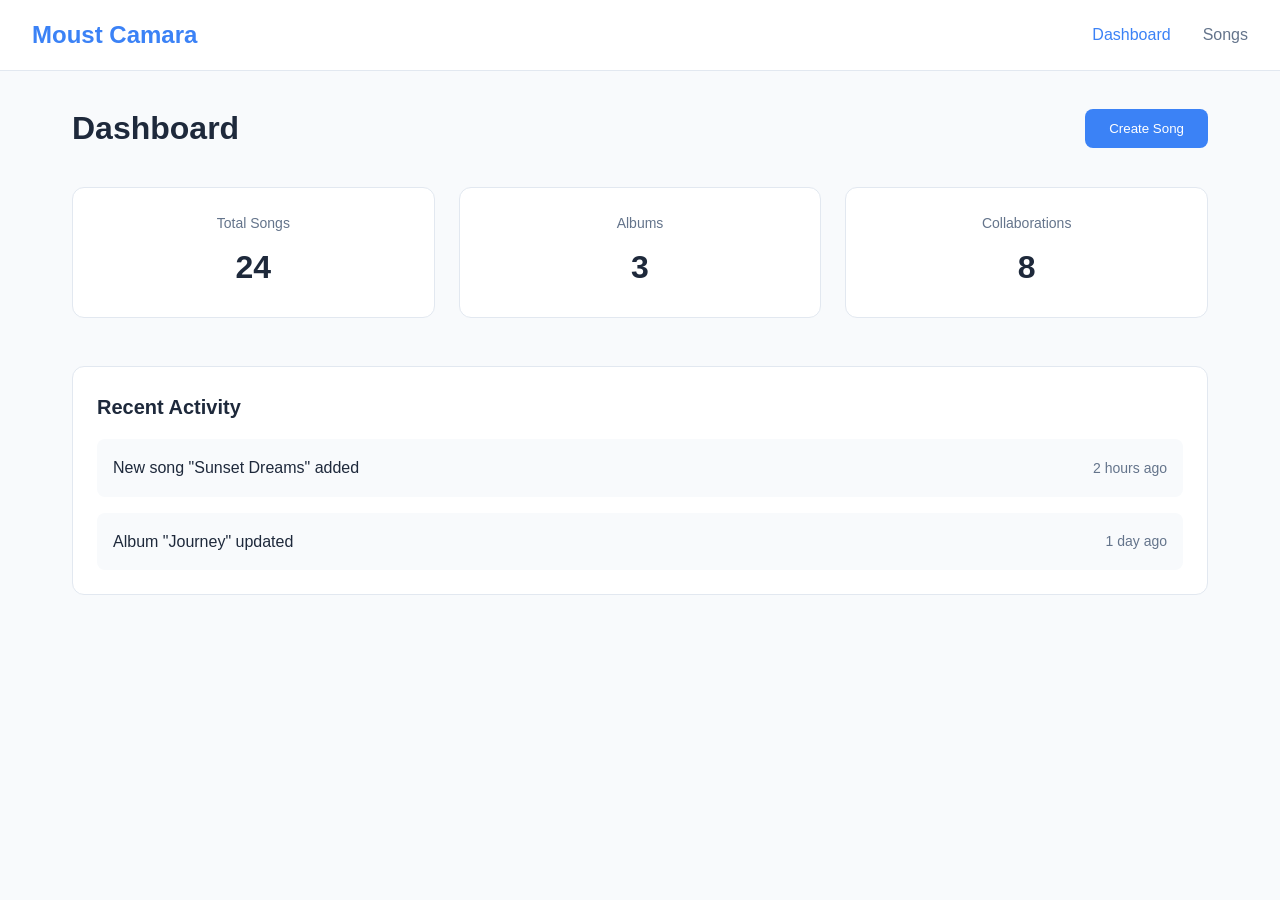
==== index.html @ f2602607 "Fix create song drawer closing on Songs page Co-authored-by: lyricboost <84291668+lyricboost@users.n" ====
<!DOCTYPE html>
<html lang="en">
<head>
    <meta charset="UTF-8">
    <meta name="viewport" content="width=device-width, initial-scale=1.0">
    <title>Moust Camara - Music Dashboard</title>
    <link rel="stylesheet" href="styles.css">
</head>
<body>
    <nav class="navbar">
        <div class="nav-brand">Moust Camara</div>
        <div class="nav-links">
            <a href="index.html" class="nav-link active">Dashboard</a>
            <a href="songs.html" class="nav-link">Songs</a>
        </div>
    </nav>

    <main class="main-content">
        <div class="page-header">
            <h1>Dashboard</h1>
            <button class="btn btn-primary" id="createSongBtn">Create Song</button>
        </div>

        <div class="stats-grid">
            <div class="stat-card">
                <h3>Total Songs</h3>
                <p class="stat-number">24</p>
            </div>
            <div class="stat-card">
                <h3>Albums</h3>
                <p class="stat-number">3</p>
            </div>
            <div class="stat-card">
                <h3>Collaborations</h3>
                <p class="stat-number">8</p>
            </div>
        </div>

        <div class="recent-activity">
            <h2>Recent Activity</h2>
            <div class="activity-list">
                <div class="activity-item">
                    <span class="activity-text">New song "Sunset Dreams" added</span>
                    <span class="activity-time">2 hours ago</span>
                </div>
                <div class="activity-item">
                    <span class="activity-text">Album "Journey" updated</span>
                    <span class="activity-time">1 day ago</span>
                </div>
            </div>
        </div>
    </main>

    <!-- Create Song Drawer -->
    <div class="drawer-overlay" id="drawerOverlay">
        <div class="drawer" id="songDrawer">
            <div class="drawer-header">
                <h2>Create New Song</h2>
                <button class="close-btn" id="closeDrawerBtn">&times;</button>
            </div>
            <div class="drawer-content">
                <form class="song-form">
                    <div class="form-group">
                        <label for="songTitle">Song Title</label>
                        <input type="text" id="songTitle" name="songTitle" required>
                    </div>
                    <div class="form-group">
                        <label for="artist">Artist</label>
                        <input type="text" id="artist" name="artist" value="Moust Camara" required>
                    </div>
                    <div class="form-group">
                        <label for="album">Album</label>
                        <input type="text" id="album" name="album">
                    </div>
                    <div class="form-group">
                        <label for="genre">Genre</label>
                        <select id="genre" name="genre">
                            <option value="">Select Genre</option>
                            <option value="hip-hop">Hip Hop</option>
                            <option value="r&b">R&B</option>
                            <option value="pop">Pop</option>
                            <option value="reggae">Reggae</option>
                        </select>
                    </div>
                    <div class="form-group">
                        <label for="description">Description</label>
                        <textarea id="description" name="description" rows="4"></textarea>
                    </div>
                    <div class="form-actions">
                        <button type="button" class="btn btn-secondary" id="cancelBtn">Cancel</button>
                        <button type="submit" class="btn btn-primary">Create Song</button>
                    </div>
                </form>
            </div>
        </div>
    </div>

    <script src="script.js"></script>
</body>
</html>
---- styles.css ----
/* Base styles */
* {
    margin: 0;
    padding: 0;
    box-sizing: border-box;
}

body {
    font-family: -apple-system, BlinkMacSystemFont, 'Segoe UI', Roboto, sans-serif;
    background-color: #f8fafc;
    color: #1e293b;
    line-height: 1.6;
}

/* Navigation */
.navbar {
    background: #fff;
    padding: 1rem 2rem;
    border-bottom: 1px solid #e2e8f0;
    display: flex;
    justify-content: space-between;
    align-items: center;
    position: sticky;
    top: 0;
    z-index: 100;
}

.nav-brand {
    font-size: 1.5rem;
    font-weight: bold;
    color: #3b82f6;
}

.nav-links {
    display: flex;
    gap: 2rem;
}

.nav-link {
    text-decoration: none;
    color: #64748b;
    font-weight: 500;
    transition: color 0.2s;
}

.nav-link:hover,
.nav-link.active {
    color: #3b82f6;
}

/* Main content */
.main-content {
    max-width: 1200px;
    margin: 0 auto;
    padding: 2rem;
}

.page-header {
    display: flex;
    justify-content: space-between;
    align-items: center;
    margin-bottom: 2rem;
}

.page-header h1 {
    font-size: 2rem;
    font-weight: 700;
}

/* Buttons */
.btn {
    padding: 0.75rem 1.5rem;
    border: none;
    border-radius: 0.5rem;
    font-weight: 500;
    cursor: pointer;
    transition: all 0.2s;
    text-decoration: none;
    display: inline-block;
}

.btn-primary {
    background: #3b82f6;
    color: white;
}

.btn-primary:hover {
    background: #2563eb;
}

.btn-secondary {
    background: #e2e8f0;
    color: #475569;
}

.btn-secondary:hover {
    background: #cbd5e1;
}

.btn-icon {
    background: none;
    border: none;
    font-size: 1.2rem;
    cursor: pointer;
    padding: 0.5rem;
    border-radius: 0.25rem;
    transition: background 0.2s;
}

.btn-icon:hover {
    background: #f1f5f9;
}

/* Dashboard specific styles */
.stats-grid {
    display: grid;
    grid-template-columns: repeat(auto-fit, minmax(200px, 1fr));
    gap: 1.5rem;
    margin-bottom: 3rem;
}

.stat-card {
    background: white;
    padding: 1.5rem;
    border-radius: 0.75rem;
    border: 1px solid #e2e8f0;
    text-align: center;
}

.stat-card h3 {
    color: #64748b;
    font-size: 0.875rem;
    font-weight: 500;
    margin-bottom: 0.5rem;
}

.stat-number {
    font-size: 2rem;
    font-weight: bold;
    color: #1e293b;
}

.recent-activity {
    background: white;
    padding: 1.5rem;
    border-radius: 0.75rem;
    border: 1px solid #e2e8f0;
}

.recent-activity h2 {
    margin-bottom: 1rem;
    font-size: 1.25rem;
}

.activity-list {
    display: flex;
    flex-direction: column;
    gap: 1rem;
}

.activity-item {
    display: flex;
    justify-content: space-between;
    align-items: center;
    padding: 1rem;
    background: #f8fafc;
    border-radius: 0.5rem;
}

.activity-time {
    color: #64748b;
    font-size: 0.875rem;
}

/* Songs page specific styles */
.songs-page {
    position: relative;
}

.songs-filters {
    margin-bottom: 2rem;
}

.filter-group {
    display: flex;
    gap: 1rem;
    align-items: center;
}

.search-input {
    padding: 0.75rem;
    border: 1px solid #d1d5db;
    border-radius: 0.5rem;
    flex: 1;
    max-width: 300px;
}

.filter-select {
    padding: 0.75rem;
    border: 1px solid #d1d5db;
    border-radius: 0.5rem;
    background: white;
}

.songs-grid {
    display: grid;
    grid-template-columns: repeat(auto-fill, minmax(300px, 1fr));
    gap: 1.5rem;
}

.song-card {
    background: white;
    border: 1px solid #e2e8f0;
    border-radius: 0.75rem;
    padding: 1.5rem;
    transition: transform 0.2s, box-shadow 0.2s;
}

.song-card:hover {
    transform: translateY(-2px);
    box-shadow: 0 10px 25px rgba(0, 0, 0, 0.1);
}

.song-artwork {
    width: 100%;
    height: 150px;
    background: linear-gradient(135deg, #3b82f6, #8b5cf6);
    border-radius: 0.5rem;
    margin-bottom: 1rem;
}

.song-info {
    margin-bottom: 1rem;
}

.song-title {
    font-size: 1.125rem;
    font-weight: 600;
    margin-bottom: 0.25rem;
}

.song-artist {
    color: #64748b;
    font-size: 0.875rem;
    margin-bottom: 0.25rem;
}

.song-album {
    color: #64748b;
    font-size: 0.875rem;
    margin-bottom: 0.5rem;
}

.song-genre {
    background: #dbeafe;
    color: #3b82f6;
    padding: 0.25rem 0.5rem;
    border-radius: 1rem;
    font-size: 0.75rem;
    font-weight: 500;
}

.song-actions {
    display: flex;
    justify-content: flex-end;
    gap: 0.5rem;
}

/* Problematic overlay content on songs page - now fixed */
.songs-overlay-content {
    position: relative;
    /* Fixed z-index to not interfere with drawer */
    z-index: 50;
}

.floating-player {
    position: fixed;
    bottom: 2rem;
    right: 2rem;
    background: white;
    padding: 1rem;
    border-radius: 0.75rem;
    box-shadow: 0 10px 25px rgba(0, 0, 0, 0.15);
    border: 1px solid #e2e8f0;
    display: flex;
    align-items: center;
    gap: 1rem;
    /* Fixed z-index to be lower than drawer overlay */
    z-index: 100;
    min-width: 300px;
}

.player-controls {
    display: flex;
    gap: 0.5rem;
}

.control-btn {
    background: #f1f5f9;
    border: none;
    width: 2.5rem;
    height: 2.5rem;
    border-radius: 50%;
    cursor: pointer;
    display: flex;
    align-items: center;
    justify-content: center;
    transition: background 0.2s;
}

.control-btn:hover {
    background: #e2e8f0;
}

.now-playing {
    font-size: 0.875rem;
    color: #64748b;
}

/* Drawer styles */
.drawer-overlay {
    position: fixed;
    top: 0;
    left: 0;
    width: 100%;
    height: 100%;
    background: rgba(0, 0, 0, 0.5);
    display: none;
    z-index: 10000; /* Increased to be higher than floating-player */
    align-items: center;
    justify-content: center;
}

.drawer-overlay.open {
    display: flex;
}

.drawer {
    background: white;
    border-radius: 0.75rem;
    width: 90%;
    max-width: 500px;
    max-height: 90vh;
    overflow: hidden;
    transform: scale(0.9);
    transition: transform 0.2s ease-out;
}

.drawer-overlay.open .drawer {
    transform: scale(1);
}

.drawer-header {
    padding: 1.5rem;
    border-bottom: 1px solid #e2e8f0;
    display: flex;
    justify-content: space-between;
    align-items: center;
}

.drawer-header h2 {
    font-size: 1.25rem;
    font-weight: 600;
}

.close-btn {
    background: none;
    border: none;
    font-size: 1.5rem;
    cursor: pointer;
    padding: 0.25rem;
    border-radius: 0.25rem;
    color: #64748b;
    transition: background 0.2s;
}

.close-btn:hover {
    background: #f1f5f9;
}

.drawer-content {
    padding: 1.5rem;
    overflow-y: auto;
    max-height: calc(90vh - 80px);
}

/* Form styles */
.song-form {
    display: flex;
    flex-direction: column;
    gap: 1.5rem;
}

.form-group {
    display: flex;
    flex-direction: column;
    gap: 0.5rem;
}

.form-group label {
    font-weight: 500;
    color: #374151;
}

.form-group input,
.form-group select,
.form-group textarea {
    padding: 0.75rem;
    border: 1px solid #d1d5db;
    border-radius: 0.5rem;
    font-size: 1rem;
    transition: border-color 0.2s;
}

.form-group input:focus,
.form-group select:focus,
.form-group textarea:focus {
    outline: none;
    border-color: #3b82f6;
    box-shadow: 0 0 0 3px rgba(59, 130, 246, 0.1);
}

.form-group textarea {
    resize: vertical;
    min-height: 100px;
}

.form-actions {
    display: flex;
    gap: 1rem;
    justify-content: flex-end;
    margin-top: 1rem;
}

/* Responsive design */
@media (max-width: 768px) {
    .navbar {
        padding: 1rem;
    }
    
    .main-content {
        padding: 1rem;
    }
    
    .page-header {
        flex-direction: column;
        gap: 1rem;
        align-items: flex-start;
    }
    
    .filter-group {
        flex-direction: column;
        align-items: stretch;
    }
    
    .search-input {
        max-width: none;
    }
    
    .form-actions {
        flex-direction: column-reverse;
    }
    
    .floating-player {
        bottom: 1rem;
        right: 1rem;
        left: 1rem;
        min-width: auto;
    }
}
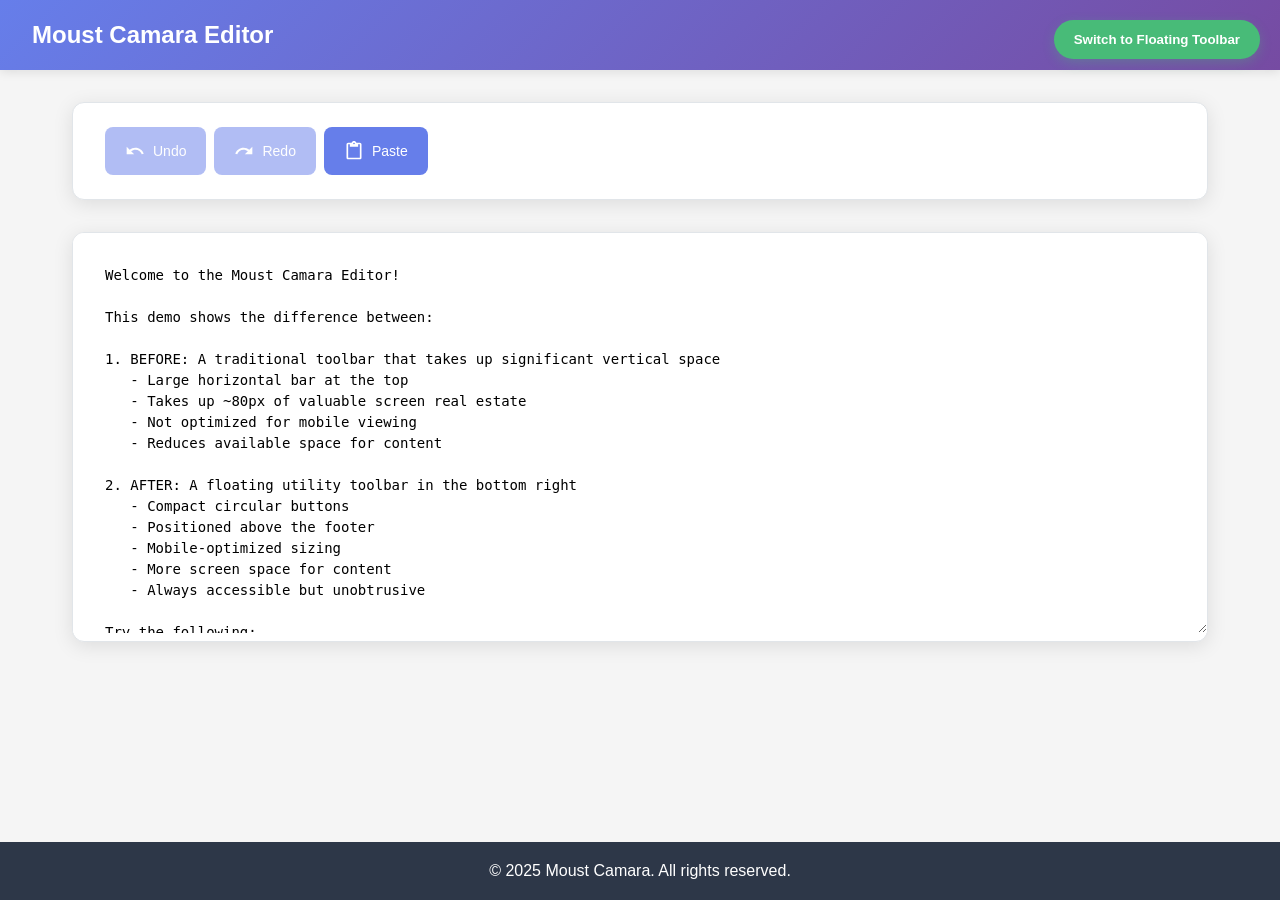
==== commit ea9caf13: "Implement floating toolbar UX refactor for editor actions Co-authored-by: lyricboost <84291668+lyric" ====
--- a/index.html
+++ b/index.html
@@ -3,96 +3,69 @@
 <head>
     <meta charset="UTF-8">
     <meta name="viewport" content="width=device-width, initial-scale=1.0">
-    <title>Moust Camara - Music Dashboard</title>
+    <title>Moust Camara - Editor</title>
     <link rel="stylesheet" href="styles.css">
 </head>
 <body>
-    <nav class="navbar">
-        <div class="nav-brand">Moust Camara</div>
-        <div class="nav-links">
-            <a href="index.html" class="nav-link active">Dashboard</a>
-            <a href="songs.html" class="nav-link">Songs</a>
-        </div>
-    </nav>
+    <header class="header">
+        <h1>Moust Camara Editor</h1>
+    </header>
 
     <main class="main-content">
-        <div class="page-header">
-            <h1>Dashboard</h1>
-            <button class="btn btn-primary" id="createSongBtn">Create Song</button>
+        <!-- Current problematic toolbar taking vertical space -->
+        <div class="toolbar-problematic">
+            <button class="toolbar-btn" id="undo-btn" title="Undo">
+                <svg width="20" height="20" viewBox="0 0 24 24" fill="currentColor">
+                    <path d="M12.5 8c-2.65 0-5.05.99-6.9 2.6L2 7v9h9l-3.62-3.62c1.39-1.16 3.16-1.88 5.12-1.88 3.54 0 6.55 2.31 7.6 5.5l2.37-.78C21.08 11.03 17.15 8 12.5 8z"/>
+                </svg>
+                Undo
+            </button>
+            <button class="toolbar-btn" id="redo-btn" title="Redo">
+                <svg width="20" height="20" viewBox="0 0 24 24" fill="currentColor">
+                    <path d="M18.4 10.6C16.55 8.99 14.15 8 11.5 8c-4.65 0-8.58 3.03-9.96 7.22L3.9 16c1.05-3.19 4.05-5.5 7.6-5.5 1.95 0 3.73.72 5.12 1.88L13 16h9V7l-3.6 3.6z"/>
+                </svg>
+                Redo
+            </button>
+            <button class="toolbar-btn" id="paste-btn" title="Paste">
+                <svg width="20" height="20" viewBox="0 0 24 24" fill="currentColor">
+                    <path d="M19 2h-4.18C14.4.84 13.3 0 12 0c-1.3 0-2.4.84-2.82 2H5c-1.1 0-2 .9-2 2v16c0 1.1.9 2 2 2h14c1.1 0 2-.9 2-2V4c0-1.1-.9-2-2-2zm-7 0c.55 0 1 .45 1 1s-.45 1-1 1-1-.45-1-1 .45-1 1-1zm7 18H5V4h2v3h10V4h2v16z"/>
+                </svg>
+                Paste
+            </button>
         </div>
 
-        <div class="stats-grid">
-            <div class="stat-card">
-                <h3>Total Songs</h3>
-                <p class="stat-number">24</p>
-            </div>
-            <div class="stat-card">
-                <h3>Albums</h3>
-                <p class="stat-number">3</p>
-            </div>
-            <div class="stat-card">
-                <h3>Collaborations</h3>
-                <p class="stat-number">8</p>
-            </div>
-        </div>
-
-        <div class="recent-activity">
-            <h2>Recent Activity</h2>
-            <div class="activity-list">
-                <div class="activity-item">
-                    <span class="activity-text">New song "Sunset Dreams" added</span>
-                    <span class="activity-time">2 hours ago</span>
-                </div>
-                <div class="activity-item">
-                    <span class="activity-text">Album "Journey" updated</span>
-                    <span class="activity-time">1 day ago</span>
-                </div>
-            </div>
+        <div class="editor-container">
+            <textarea 
+                id="editor" 
+                class="editor-textarea" 
+                placeholder="Start typing your content here..."
+                spellcheck="false"
+            ></textarea>
         </div>
     </main>
 
-    <!-- Create Song Drawer -->
-    <div class="drawer-overlay" id="drawerOverlay">
-        <div class="drawer" id="songDrawer">
-            <div class="drawer-header">
-                <h2>Create New Song</h2>
-                <button class="close-btn" id="closeDrawerBtn">&times;</button>
-            </div>
-            <div class="drawer-content">
-                <form class="song-form">
-                    <div class="form-group">
-                        <label for="songTitle">Song Title</label>
-                        <input type="text" id="songTitle" name="songTitle" required>
-                    </div>
-                    <div class="form-group">
-                        <label for="artist">Artist</label>
-                        <input type="text" id="artist" name="artist" value="Moust Camara" required>
-                    </div>
-                    <div class="form-group">
-                        <label for="album">Album</label>
-                        <input type="text" id="album" name="album">
-                    </div>
-                    <div class="form-group">
-                        <label for="genre">Genre</label>
-                        <select id="genre" name="genre">
-                            <option value="">Select Genre</option>
-                            <option value="hip-hop">Hip Hop</option>
-                            <option value="r&b">R&B</option>
-                            <option value="pop">Pop</option>
-                            <option value="reggae">Reggae</option>
-                        </select>
-                    </div>
-                    <div class="form-group">
-                        <label for="description">Description</label>
-                        <textarea id="description" name="description" rows="4"></textarea>
-                    </div>
-                    <div class="form-actions">
-                        <button type="button" class="btn btn-secondary" id="cancelBtn">Cancel</button>
-                        <button type="submit" class="btn btn-primary">Create Song</button>
-                    </div>
-                </form>
-            </div>
-        </div>
+    <!-- Fixed footer -->
+    <footer class="footer">
+        <p>&copy; 2025 Moust Camara. All rights reserved.</p>
+    </footer>
+
+    <!-- New floating toolbar (initially hidden, will be shown after refactor) -->
+    <div class="floating-toolbar" id="floating-toolbar" style="display: none;">
+        <button class="floating-btn" id="floating-undo" title="Undo">
+            <svg width="20" height="20" viewBox="0 0 24 24" fill="currentColor">
+                <path d="M12.5 8c-2.65 0-5.05.99-6.9 2.6L2 7v9h9l-3.62-3.62c1.39-1.16 3.16-1.88 5.12-1.88 3.54 0 6.55 2.31 7.6 5.5l2.37-.78C21.08 11.03 17.15 8 12.5 8z"/>
+            </svg>
+        </button>
+        <button class="floating-btn" id="floating-redo" title="Redo">
+            <svg width="20" height="20" viewBox="0 0 24 24" fill="currentColor">
+                <path d="M18.4 10.6C16.55 8.99 14.15 8 11.5 8c-4.65 0-8.58 3.03-9.96 7.22L3.9 16c1.05-3.19 4.05-5.5 7.6-5.5 1.95 0 3.73.72 5.12 1.88L13 16h9V7l-3.6 3.6z"/>
+            </svg>
+        </button>
+        <button class="floating-btn" id="floating-paste" title="Paste">
+            <svg width="20" height="20" viewBox="0 0 24 24" fill="currentColor">
+                <path d="M19 2h-4.18C14.4.84 13.3 0 12 0c-1.3 0-2.4.84-2.82 2H5c-1.1 0-2 .9-2 2v16c0 1.1.9 2 2 2h14c1.1 0 2-.9 2-2V4c0-1.1-.9-2-2-2zm-7 0c.55 0 1 .45 1 1s-.45 1-1 1-1-.45-1-1 .45-1 1-1zm7 18H5V4h2v3h10V4h2v16z"/>
+            </svg>
+        </button>
     </div>
 
     <script src="script.js"></script>
--- a/styles.css
+++ b/styles.css
@@ -1,4 +1,4 @@
-/* Base styles */
+/* Reset and base styles */
 * {
     margin: 0;
     padding: 0;
@@ -6,465 +6,277 @@
 }
 
 body {
-    font-family: -apple-system, BlinkMacSystemFont, 'Segoe UI', Roboto, sans-serif;
-    background-color: #f8fafc;
-    color: #1e293b;
+    font-family: -apple-system, BlinkMacSystemFont, 'Segoe UI', 'Roboto', sans-serif;
     line-height: 1.6;
-}
-
-/* Navigation */
-.navbar {
-    background: #fff;
+    color: #333;
+    background-color: #f5f5f5;
+    min-height: 100vh;
+    display: flex;
+    flex-direction: column;
+}
+
+/* Header */
+.header {
+    background: linear-gradient(135deg, #667eea 0%, #764ba2 100%);
+    color: white;
     padding: 1rem 2rem;
-    border-bottom: 1px solid #e2e8f0;
-    display: flex;
-    justify-content: space-between;
-    align-items: center;
-    position: sticky;
-    top: 0;
-    z-index: 100;
-}
-
-.nav-brand {
+    box-shadow: 0 2px 10px rgba(0,0,0,0.1);
+}
+
+.header h1 {
     font-size: 1.5rem;
-    font-weight: bold;
-    color: #3b82f6;
-}
-
-.nav-links {
-    display: flex;
-    gap: 2rem;
-}
-
-.nav-link {
-    text-decoration: none;
-    color: #64748b;
-    font-weight: 500;
-    transition: color 0.2s;
-}
-
-.nav-link:hover,
-.nav-link.active {
-    color: #3b82f6;
+    font-weight: 600;
 }
 
 /* Main content */
 .main-content {
+    flex: 1;
+    padding: 2rem;
     max-width: 1200px;
     margin: 0 auto;
+    width: 100%;
+}
+
+/* PROBLEMATIC TOOLBAR - Takes too much vertical space */
+.toolbar-problematic {
+    display: flex;
+    gap: 0.5rem;
+    padding: 1.5rem 2rem;
+    background: white;
+    border-radius: 12px;
+    box-shadow: 0 4px 20px rgba(0,0,0,0.1);
+    margin-bottom: 2rem;
+    border: 1px solid #e1e5e9;
+    min-height: 80px; /* This takes up significant vertical space */
+    align-items: center;
+    justify-content: flex-start;
+    flex-wrap: wrap;
+}
+
+.toolbar-btn {
+    display: flex;
+    align-items: center;
+    gap: 0.5rem;
+    padding: 12px 20px;
+    background: #667eea;
+    color: white;
+    border: none;
+    border-radius: 8px;
+    cursor: pointer;
+    font-size: 14px;
+    font-weight: 500;
+    transition: all 0.2s ease;
+    min-height: 48px;
+    min-width: 100px;
+}
+
+.toolbar-btn:hover {
+    background: #5a67d8;
+    transform: translateY(-2px);
+    box-shadow: 0 4px 12px rgba(102, 126, 234, 0.3);
+}
+
+.toolbar-btn:active {
+    transform: translateY(0);
+}
+
+.toolbar-btn svg {
+    flex-shrink: 0;
+}
+
+/* Editor container */
+.editor-container {
+    background: white;
+    border-radius: 12px;
+    box-shadow: 0 4px 20px rgba(0,0,0,0.1);
+    overflow: hidden;
+    border: 1px solid #e1e5e9;
+}
+
+.editor-textarea {
+    width: 100%;
+    min-height: 400px;
     padding: 2rem;
-}
-
-.page-header {
-    display: flex;
-    justify-content: space-between;
-    align-items: center;
-    margin-bottom: 2rem;
-}
-
-.page-header h1 {
-    font-size: 2rem;
-    font-weight: 700;
-}
-
-/* Buttons */
-.btn {
-    padding: 0.75rem 1.5rem;
-    border: none;
-    border-radius: 0.5rem;
-    font-weight: 500;
-    cursor: pointer;
-    transition: all 0.2s;
-    text-decoration: none;
-    display: inline-block;
-}
-
-.btn-primary {
-    background: #3b82f6;
-    color: white;
-}
-
-.btn-primary:hover {
-    background: #2563eb;
-}
-
-.btn-secondary {
-    background: #e2e8f0;
-    color: #475569;
-}
-
-.btn-secondary:hover {
-    background: #cbd5e1;
-}
-
-.btn-icon {
-    background: none;
-    border: none;
-    font-size: 1.2rem;
-    cursor: pointer;
-    padding: 0.5rem;
-    border-radius: 0.25rem;
-    transition: background 0.2s;
-}
-
-.btn-icon:hover {
-    background: #f1f5f9;
-}
-
-/* Dashboard specific styles */
-.stats-grid {
-    display: grid;
-    grid-template-columns: repeat(auto-fit, minmax(200px, 1fr));
-    gap: 1.5rem;
-    margin-bottom: 3rem;
-}
-
-.stat-card {
+    border: none;
+    outline: none;
+    font-family: 'Monaco', 'Menlo', 'Ubuntu Mono', monospace;
+    font-size: 14px;
+    line-height: 1.5;
+    resize: vertical;
     background: white;
-    padding: 1.5rem;
-    border-radius: 0.75rem;
-    border: 1px solid #e2e8f0;
+}
+
+.editor-textarea::placeholder {
+    color: #9ca3af;
+}
+
+/* Fixed footer */
+.footer {
+    background: #2d3748;
+    color: white;
     text-align: center;
-}
-
-.stat-card h3 {
-    color: #64748b;
-    font-size: 0.875rem;
-    font-weight: 500;
-    margin-bottom: 0.5rem;
-}
-
-.stat-number {
-    font-size: 2rem;
-    font-weight: bold;
-    color: #1e293b;
-}
-
-.recent-activity {
-    background: white;
-    padding: 1.5rem;
-    border-radius: 0.75rem;
-    border: 1px solid #e2e8f0;
-}
-
-.recent-activity h2 {
-    margin-bottom: 1rem;
-    font-size: 1.25rem;
-}
-
-.activity-list {
+    padding: 1rem;
+    margin-top: auto;
+}
+
+/* SOLUTION: Floating toolbar */
+.floating-toolbar {
+    position: fixed;
+    bottom: 80px; /* Above the footer */
+    right: 20px;
     display: flex;
     flex-direction: column;
-    gap: 1rem;
-}
-
-.activity-item {
-    display: flex;
-    justify-content: space-between;
-    align-items: center;
-    padding: 1rem;
-    background: #f8fafc;
-    border-radius: 0.5rem;
-}
-
-.activity-time {
-    color: #64748b;
-    font-size: 0.875rem;
-}
-
-/* Songs page specific styles */
-.songs-page {
-    position: relative;
-}
-
-.songs-filters {
-    margin-bottom: 2rem;
-}
-
-.filter-group {
-    display: flex;
-    gap: 1rem;
-    align-items: center;
-}
-
-.search-input {
-    padding: 0.75rem;
-    border: 1px solid #d1d5db;
-    border-radius: 0.5rem;
-    flex: 1;
-    max-width: 300px;
-}
-
-.filter-select {
-    padding: 0.75rem;
-    border: 1px solid #d1d5db;
-    border-radius: 0.5rem;
-    background: white;
-}
-
-.songs-grid {
-    display: grid;
-    grid-template-columns: repeat(auto-fill, minmax(300px, 1fr));
-    gap: 1.5rem;
-}
-
-.song-card {
-    background: white;
-    border: 1px solid #e2e8f0;
-    border-radius: 0.75rem;
-    padding: 1.5rem;
-    transition: transform 0.2s, box-shadow 0.2s;
-}
-
-.song-card:hover {
-    transform: translateY(-2px);
-    box-shadow: 0 10px 25px rgba(0, 0, 0, 0.1);
-}
-
-.song-artwork {
-    width: 100%;
-    height: 150px;
-    background: linear-gradient(135deg, #3b82f6, #8b5cf6);
-    border-radius: 0.5rem;
-    margin-bottom: 1rem;
-}
-
-.song-info {
-    margin-bottom: 1rem;
-}
-
-.song-title {
-    font-size: 1.125rem;
-    font-weight: 600;
-    margin-bottom: 0.25rem;
-}
-
-.song-artist {
-    color: #64748b;
-    font-size: 0.875rem;
-    margin-bottom: 0.25rem;
-}
-
-.song-album {
-    color: #64748b;
-    font-size: 0.875rem;
-    margin-bottom: 0.5rem;
-}
-
-.song-genre {
-    background: #dbeafe;
-    color: #3b82f6;
-    padding: 0.25rem 0.5rem;
-    border-radius: 1rem;
-    font-size: 0.75rem;
-    font-weight: 500;
-}
-
-.song-actions {
-    display: flex;
-    justify-content: flex-end;
-    gap: 0.5rem;
-}
-
-/* Problematic overlay content on songs page - now fixed */
-.songs-overlay-content {
-    position: relative;
-    /* Fixed z-index to not interfere with drawer */
-    z-index: 50;
-}
-
-.floating-player {
-    position: fixed;
-    bottom: 2rem;
-    right: 2rem;
-    background: white;
-    padding: 1rem;
-    border-radius: 0.75rem;
-    box-shadow: 0 10px 25px rgba(0, 0, 0, 0.15);
-    border: 1px solid #e2e8f0;
-    display: flex;
-    align-items: center;
-    gap: 1rem;
-    /* Fixed z-index to be lower than drawer overlay */
-    z-index: 100;
-    min-width: 300px;
-}
-
-.player-controls {
-    display: flex;
-    gap: 0.5rem;
-}
-
-.control-btn {
-    background: #f1f5f9;
-    border: none;
-    width: 2.5rem;
-    height: 2.5rem;
+    gap: 8px;
+    z-index: 1000;
+    opacity: 0.9;
+    transition: opacity 0.2s ease;
+}
+
+.floating-toolbar:hover {
+    opacity: 1;
+}
+
+.floating-btn {
+    width: 48px;
+    height: 48px;
+    background: #667eea;
+    color: white;
+    border: none;
     border-radius: 50%;
     cursor: pointer;
     display: flex;
     align-items: center;
     justify-content: center;
-    transition: background 0.2s;
-}
-
-.control-btn:hover {
-    background: #e2e8f0;
-}
-
-.now-playing {
-    font-size: 0.875rem;
-    color: #64748b;
-}
-
-/* Drawer styles */
-.drawer-overlay {
+    box-shadow: 0 4px 12px rgba(102, 126, 234, 0.3);
+    transition: all 0.2s ease;
+}
+
+.floating-btn:hover {
+    background: #5a67d8;
+    transform: scale(1.1);
+    box-shadow: 0 6px 16px rgba(102, 126, 234, 0.4);
+}
+
+.floating-btn:active {
+    transform: scale(0.95);
+}
+
+.floating-btn svg {
+    width: 20px;
+    height: 20px;
+}
+
+/* Responsive design for mobile */
+@media (max-width: 768px) {
+    .main-content {
+        padding: 1rem;
+    }
+
+    .header {
+        padding: 1rem;
+    }
+
+    .header h1 {
+        font-size: 1.2rem;
+    }
+
+    /* Problematic toolbar on mobile - even worse space usage */
+    .toolbar-problematic {
+        padding: 1rem;
+        margin-bottom: 1rem;
+        min-height: 60px;
+        justify-content: center;
+    }
+
+    .toolbar-btn {
+        padding: 8px 12px;
+        font-size: 12px;
+        min-width: 80px;
+        min-height: 40px;
+    }
+
+    .toolbar-btn span {
+        display: none; /* Hide text on mobile for problematic version */
+    }
+
+    .editor-textarea {
+        min-height: 300px;
+        padding: 1rem;
+        font-size: 16px; /* Prevent zoom on iOS */
+    }
+
+    /* Floating toolbar mobile optimization */
+    .floating-toolbar {
+        bottom: 70px;
+        right: 15px;
+        gap: 6px;
+    }
+
+    .floating-btn {
+        width: 44px;
+        height: 44px;
+    }
+
+    .floating-btn svg {
+        width: 18px;
+        height: 18px;
+    }
+}
+
+@media (max-width: 480px) {
+    .floating-toolbar {
+        bottom: 65px;
+        right: 10px;
+    }
+
+    .floating-btn {
+        width: 40px;
+        height: 40px;
+    }
+
+    .floating-btn svg {
+        width: 16px;
+        height: 16px;
+    }
+}
+
+/* Animation for switching between toolbars */
+.fade-out {
+    animation: fadeOut 0.3s ease-out forwards;
+}
+
+.fade-in {
+    animation: fadeIn 0.3s ease-in forwards;
+}
+
+@keyframes fadeOut {
+    from { opacity: 1; transform: translateY(0); }
+    to { opacity: 0; transform: translateY(-10px); }
+}
+
+@keyframes fadeIn {
+    from { opacity: 0; transform: translateY(10px); }
+    to { opacity: 1; transform: translateY(0); }
+}
+
+/* Demo toggle button */
+.demo-toggle {
     position: fixed;
-    top: 0;
-    left: 0;
-    width: 100%;
-    height: 100%;
-    background: rgba(0, 0, 0, 0.5);
-    display: none;
-    z-index: 10000; /* Increased to be higher than floating-player */
-    align-items: center;
-    justify-content: center;
-}
-
-.drawer-overlay.open {
-    display: flex;
-}
-
-.drawer {
-    background: white;
-    border-radius: 0.75rem;
-    width: 90%;
-    max-width: 500px;
-    max-height: 90vh;
-    overflow: hidden;
-    transform: scale(0.9);
-    transition: transform 0.2s ease-out;
-}
-
-.drawer-overlay.open .drawer {
-    transform: scale(1);
-}
-
-.drawer-header {
-    padding: 1.5rem;
-    border-bottom: 1px solid #e2e8f0;
-    display: flex;
-    justify-content: space-between;
-    align-items: center;
-}
-
-.drawer-header h2 {
-    font-size: 1.25rem;
+    top: 20px;
+    right: 20px;
+    background: #48bb78;
+    color: white;
+    border: none;
+    padding: 12px 20px;
+    border-radius: 25px;
+    cursor: pointer;
     font-weight: 600;
-}
-
-.close-btn {
-    background: none;
-    border: none;
-    font-size: 1.5rem;
-    cursor: pointer;
-    padding: 0.25rem;
-    border-radius: 0.25rem;
-    color: #64748b;
-    transition: background 0.2s;
-}
-
-.close-btn:hover {
-    background: #f1f5f9;
-}
-
-.drawer-content {
-    padding: 1.5rem;
-    overflow-y: auto;
-    max-height: calc(90vh - 80px);
-}
-
-/* Form styles */
-.song-form {
-    display: flex;
-    flex-direction: column;
-    gap: 1.5rem;
-}
-
-.form-group {
-    display: flex;
-    flex-direction: column;
-    gap: 0.5rem;
-}
-
-.form-group label {
-    font-weight: 500;
-    color: #374151;
-}
-
-.form-group input,
-.form-group select,
-.form-group textarea {
-    padding: 0.75rem;
-    border: 1px solid #d1d5db;
-    border-radius: 0.5rem;
-    font-size: 1rem;
-    transition: border-color 0.2s;
-}
-
-.form-group input:focus,
-.form-group select:focus,
-.form-group textarea:focus {
-    outline: none;
-    border-color: #3b82f6;
-    box-shadow: 0 0 0 3px rgba(59, 130, 246, 0.1);
-}
-
-.form-group textarea {
-    resize: vertical;
-    min-height: 100px;
-}
-
-.form-actions {
-    display: flex;
-    gap: 1rem;
-    justify-content: flex-end;
-    margin-top: 1rem;
-}
-
-/* Responsive design */
-@media (max-width: 768px) {
-    .navbar {
-        padding: 1rem;
-    }
-    
-    .main-content {
-        padding: 1rem;
-    }
-    
-    .page-header {
-        flex-direction: column;
-        gap: 1rem;
-        align-items: flex-start;
-    }
-    
-    .filter-group {
-        flex-direction: column;
-        align-items: stretch;
-    }
-    
-    .search-input {
-        max-width: none;
-    }
-    
-    .form-actions {
-        flex-direction: column-reverse;
-    }
-    
-    .floating-player {
-        bottom: 1rem;
-        right: 1rem;
-        left: 1rem;
-        min-width: auto;
-    }
+    z-index: 1001;
+    box-shadow: 0 4px 12px rgba(72, 187, 120, 0.3);
+    transition: all 0.2s ease;
+}
+
+.demo-toggle:hover {
+    background: #38a169;
+    transform: translateY(-2px);
 }
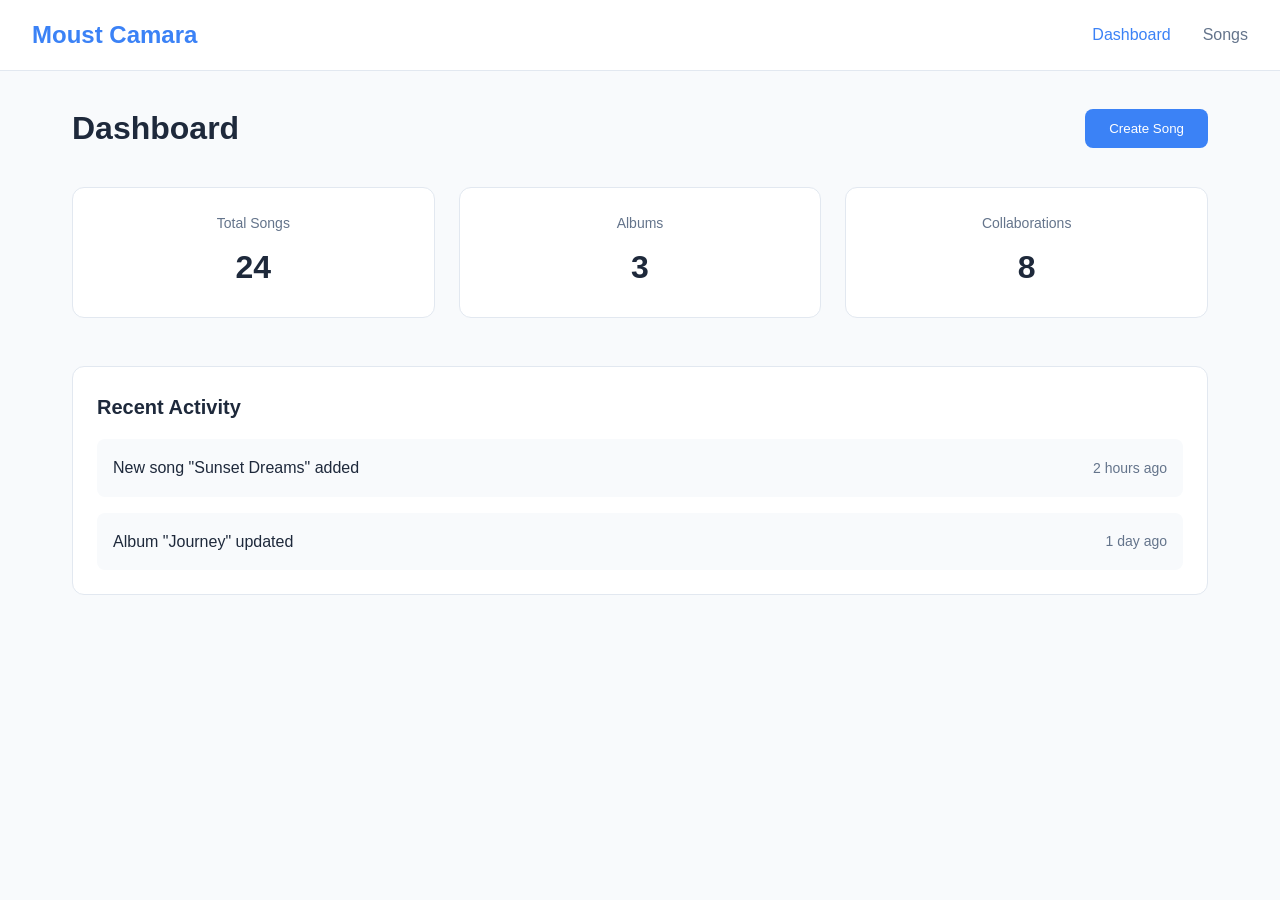
==== commit b102bf4d: "Merge 1e1cbdfadb7a480a52ff0b7b21b0a0d049d1689a into 30b56ddd9ad5df6df3c322b25b995719a80e93b7" ====
--- a/index.html
+++ b/index.html
@@ -3,69 +3,96 @@
 <head>
     <meta charset="UTF-8">
     <meta name="viewport" content="width=device-width, initial-scale=1.0">
-    <title>Moust Camara - Editor</title>
+    <title>Moust Camara - Music Dashboard</title>
     <link rel="stylesheet" href="styles.css">
 </head>
 <body>
-    <header class="header">
-        <h1>Moust Camara Editor</h1>
-    </header>
+    <nav class="navbar">
+        <div class="nav-brand">Moust Camara</div>
+        <div class="nav-links">
+            <a href="index.html" class="nav-link active">Dashboard</a>
+            <a href="songs.html" class="nav-link">Songs</a>
+        </div>
+    </nav>
 
     <main class="main-content">
-        <!-- Current problematic toolbar taking vertical space -->
-        <div class="toolbar-problematic">
-            <button class="toolbar-btn" id="undo-btn" title="Undo">
-                <svg width="20" height="20" viewBox="0 0 24 24" fill="currentColor">
-                    <path d="M12.5 8c-2.65 0-5.05.99-6.9 2.6L2 7v9h9l-3.62-3.62c1.39-1.16 3.16-1.88 5.12-1.88 3.54 0 6.55 2.31 7.6 5.5l2.37-.78C21.08 11.03 17.15 8 12.5 8z"/>
-                </svg>
-                Undo
-            </button>
-            <button class="toolbar-btn" id="redo-btn" title="Redo">
-                <svg width="20" height="20" viewBox="0 0 24 24" fill="currentColor">
-                    <path d="M18.4 10.6C16.55 8.99 14.15 8 11.5 8c-4.65 0-8.58 3.03-9.96 7.22L3.9 16c1.05-3.19 4.05-5.5 7.6-5.5 1.95 0 3.73.72 5.12 1.88L13 16h9V7l-3.6 3.6z"/>
-                </svg>
-                Redo
-            </button>
-            <button class="toolbar-btn" id="paste-btn" title="Paste">
-                <svg width="20" height="20" viewBox="0 0 24 24" fill="currentColor">
-                    <path d="M19 2h-4.18C14.4.84 13.3 0 12 0c-1.3 0-2.4.84-2.82 2H5c-1.1 0-2 .9-2 2v16c0 1.1.9 2 2 2h14c1.1 0 2-.9 2-2V4c0-1.1-.9-2-2-2zm-7 0c.55 0 1 .45 1 1s-.45 1-1 1-1-.45-1-1 .45-1 1-1zm7 18H5V4h2v3h10V4h2v16z"/>
-                </svg>
-                Paste
-            </button>
+        <div class="page-header">
+            <h1>Dashboard</h1>
+            <button class="btn btn-primary" id="createSongBtn">Create Song</button>
         </div>
 
-        <div class="editor-container">
-            <textarea 
-                id="editor" 
-                class="editor-textarea" 
-                placeholder="Start typing your content here..."
-                spellcheck="false"
-            ></textarea>
+        <div class="stats-grid">
+            <div class="stat-card">
+                <h3>Total Songs</h3>
+                <p class="stat-number">24</p>
+            </div>
+            <div class="stat-card">
+                <h3>Albums</h3>
+                <p class="stat-number">3</p>
+            </div>
+            <div class="stat-card">
+                <h3>Collaborations</h3>
+                <p class="stat-number">8</p>
+            </div>
+        </div>
+
+        <div class="recent-activity">
+            <h2>Recent Activity</h2>
+            <div class="activity-list">
+                <div class="activity-item">
+                    <span class="activity-text">New song "Sunset Dreams" added</span>
+                    <span class="activity-time">2 hours ago</span>
+                </div>
+                <div class="activity-item">
+                    <span class="activity-text">Album "Journey" updated</span>
+                    <span class="activity-time">1 day ago</span>
+                </div>
+            </div>
         </div>
     </main>
 
-    <!-- Fixed footer -->
-    <footer class="footer">
-        <p>&copy; 2025 Moust Camara. All rights reserved.</p>
-    </footer>
-
-    <!-- New floating toolbar (initially hidden, will be shown after refactor) -->
-    <div class="floating-toolbar" id="floating-toolbar" style="display: none;">
-        <button class="floating-btn" id="floating-undo" title="Undo">
-            <svg width="20" height="20" viewBox="0 0 24 24" fill="currentColor">
-                <path d="M12.5 8c-2.65 0-5.05.99-6.9 2.6L2 7v9h9l-3.62-3.62c1.39-1.16 3.16-1.88 5.12-1.88 3.54 0 6.55 2.31 7.6 5.5l2.37-.78C21.08 11.03 17.15 8 12.5 8z"/>
-            </svg>
-        </button>
-        <button class="floating-btn" id="floating-redo" title="Redo">
-            <svg width="20" height="20" viewBox="0 0 24 24" fill="currentColor">
-                <path d="M18.4 10.6C16.55 8.99 14.15 8 11.5 8c-4.65 0-8.58 3.03-9.96 7.22L3.9 16c1.05-3.19 4.05-5.5 7.6-5.5 1.95 0 3.73.72 5.12 1.88L13 16h9V7l-3.6 3.6z"/>
-            </svg>
-        </button>
-        <button class="floating-btn" id="floating-paste" title="Paste">
-            <svg width="20" height="20" viewBox="0 0 24 24" fill="currentColor">
-                <path d="M19 2h-4.18C14.4.84 13.3 0 12 0c-1.3 0-2.4.84-2.82 2H5c-1.1 0-2 .9-2 2v16c0 1.1.9 2 2 2h14c1.1 0 2-.9 2-2V4c0-1.1-.9-2-2-2zm-7 0c.55 0 1 .45 1 1s-.45 1-1 1-1-.45-1-1 .45-1 1-1zm7 18H5V4h2v3h10V4h2v16z"/>
-            </svg>
-        </button>
+    <!-- Create Song Drawer -->
+    <div class="drawer-overlay" id="drawerOverlay">
+        <div class="drawer" id="songDrawer">
+            <div class="drawer-header">
+                <h2>Create New Song</h2>
+                <button class="close-btn" id="closeDrawerBtn">&times;</button>
+            </div>
+            <div class="drawer-content">
+                <form class="song-form">
+                    <div class="form-group">
+                        <label for="songTitle">Song Title</label>
+                        <input type="text" id="songTitle" name="songTitle" required>
+                    </div>
+                    <div class="form-group">
+                        <label for="artist">Artist</label>
+                        <input type="text" id="artist" name="artist" value="Moust Camara" required>
+                    </div>
+                    <div class="form-group">
+                        <label for="album">Album</label>
+                        <input type="text" id="album" name="album">
+                    </div>
+                    <div class="form-group">
+                        <label for="genre">Genre</label>
+                        <select id="genre" name="genre">
+                            <option value="">Select Genre</option>
+                            <option value="hip-hop">Hip Hop</option>
+                            <option value="r&b">R&B</option>
+                            <option value="pop">Pop</option>
+                            <option value="reggae">Reggae</option>
+                        </select>
+                    </div>
+                    <div class="form-group">
+                        <label for="description">Description</label>
+                        <textarea id="description" name="description" rows="4"></textarea>
+                    </div>
+                    <div class="form-actions">
+                        <button type="button" class="btn btn-secondary" id="cancelBtn">Cancel</button>
+                        <button type="submit" class="btn btn-primary">Create Song</button>
+                    </div>
+                </form>
+            </div>
+        </div>
     </div>
 
     <script src="script.js"></script>
--- a/styles.css
+++ b/styles.css
@@ -1,4 +1,4 @@
-/* Reset and base styles */
+/* Base styles */
 * {
     margin: 0;
     padding: 0;
@@ -6,277 +6,612 @@
 }
 
 body {
-    font-family: -apple-system, BlinkMacSystemFont, 'Segoe UI', 'Roboto', sans-serif;
+    font-family: -apple-system, BlinkMacSystemFont, 'Segoe UI', Roboto, sans-serif;
+    background-color: #f8fafc;
+    color: #1e293b;
     line-height: 1.6;
-    color: #333;
-    background-color: #f5f5f5;
-    min-height: 100vh;
-    display: flex;
-    flex-direction: column;
-}
-
-/* Header */
-.header {
-    background: linear-gradient(135deg, #667eea 0%, #764ba2 100%);
-    color: white;
+}
+
+/* Navigation */
+.navbar {
+    background: #fff;
     padding: 1rem 2rem;
-    box-shadow: 0 2px 10px rgba(0,0,0,0.1);
-}
-
-.header h1 {
+    border-bottom: 1px solid #e2e8f0;
+    display: flex;
+    justify-content: space-between;
+    align-items: center;
+    position: sticky;
+    top: 0;
+    z-index: 100;
+}
+
+.nav-brand {
     font-size: 1.5rem;
-    font-weight: 600;
+    font-weight: bold;
+    color: #3b82f6;
+}
+
+.nav-links {
+    display: flex;
+    gap: 2rem;
+}
+
+.nav-link {
+    text-decoration: none;
+    color: #64748b;
+    font-weight: 500;
+    transition: color 0.2s;
+}
+
+.nav-link:hover,
+.nav-link.active {
+    color: #3b82f6;
 }
 
 /* Main content */
 .main-content {
-    flex: 1;
-    padding: 2rem;
     max-width: 1200px;
     margin: 0 auto;
+    padding: 2rem;
+}
+
+.page-header {
+    display: flex;
+    justify-content: space-between;
+    align-items: center;
+    margin-bottom: 2rem;
+}
+
+.page-header h1 {
+    font-size: 2rem;
+    font-weight: 700;
+}
+
+/* Buttons */
+.btn {
+    padding: 0.75rem 1.5rem;
+    border: none;
+    border-radius: 0.5rem;
+    font-weight: 500;
+    cursor: pointer;
+    transition: all 0.2s;
+    text-decoration: none;
+    display: inline-block;
+}
+
+.btn-primary {
+    background: #3b82f6;
+    color: white;
+}
+
+.btn-primary:hover {
+    background: #2563eb;
+}
+
+.btn-secondary {
+    background: #e2e8f0;
+    color: #475569;
+}
+
+.btn-secondary:hover {
+    background: #cbd5e1;
+}
+
+.btn-icon {
+    background: none;
+    border: none;
+    font-size: 1.2rem;
+    cursor: pointer;
+    padding: 0.5rem;
+    border-radius: 0.25rem;
+    transition: background 0.2s;
+}
+
+.btn-icon:hover {
+    background: #f1f5f9;
+}
+
+/* Dashboard specific styles */
+.stats-grid {
+    display: grid;
+    grid-template-columns: repeat(auto-fit, minmax(200px, 1fr));
+    gap: 1.5rem;
+    margin-bottom: 3rem;
+}
+
+.stat-card {
+    background: white;
+    padding: 1.5rem;
+    border-radius: 0.75rem;
+    border: 1px solid #e2e8f0;
+    text-align: center;
+}
+
+.stat-card h3 {
+    color: #64748b;
+    font-size: 0.875rem;
+    font-weight: 500;
+    margin-bottom: 0.5rem;
+}
+
+.stat-number {
+    font-size: 2rem;
+    font-weight: bold;
+    color: #1e293b;
+}
+
+.recent-activity {
+    background: white;
+    padding: 1.5rem;
+    border-radius: 0.75rem;
+    border: 1px solid #e2e8f0;
+}
+
+.recent-activity h2 {
+    margin-bottom: 1rem;
+    font-size: 1.25rem;
+}
+
+.activity-list {
+    display: flex;
+    flex-direction: column;
+    gap: 1rem;
+}
+
+.activity-item {
+    display: flex;
+    justify-content: space-between;
+    align-items: center;
+    padding: 1rem;
+    background: #f8fafc;
+    border-radius: 0.5rem;
+}
+
+.activity-time {
+    color: #64748b;
+    font-size: 0.875rem;
+}
+
+/* Songs page specific styles */
+.songs-page {
+    position: relative;
+}
+
+.songs-filters {
+    margin-bottom: 2rem;
+}
+
+.filter-group {
+    display: flex;
+    gap: 1rem;
+    align-items: center;
+}
+
+.search-input {
+    padding: 0.75rem;
+    border: 1px solid #d1d5db;
+    border-radius: 0.5rem;
+    flex: 1;
+    max-width: 300px;
+}
+
+.filter-select {
+    padding: 0.75rem;
+    border: 1px solid #d1d5db;
+    border-radius: 0.5rem;
+    background: white;
+}
+
+.songs-grid {
+    display: grid;
+    grid-template-columns: repeat(auto-fill, minmax(300px, 1fr));
+    gap: 1.5rem;
+}
+
+.song-card {
+    background: white;
+    border: 1px solid #e2e8f0;
+    border-radius: 0.75rem;
+    overflow: hidden;
+    transition: transform 0.2s, box-shadow 0.2s;
+    position: relative;
+    touch-action: pan-x;
+    user-select: none;
+}
+
+.song-card:hover {
+    transform: translateY(-2px);
+    box-shadow: 0 10px 25px rgba(0, 0, 0, 0.1);
+}
+
+.song-content {
+    padding: 1.5rem;
+    background: white;
+    position: relative;
+    z-index: 2;
+    transition: transform 0.3s ease-out;
+    will-change: transform;
+}
+
+.song-card.swiping .song-content {
+    transition: none;
+}
+
+.song-swipe-actions {
+    position: absolute;
+    top: 0;
+    right: 0;
+    height: 100%;
+    display: none;
+    align-items: center;
+    background: #ef4444;
+    z-index: 1;
+    min-width: 180px;
+    padding: 0 0.5rem;
+    transition: all 0.3s ease-out;
+}
+
+.song-card.has-actions .song-swipe-actions {
+    display: flex;
+}
+
+.action-btn {
+    background: rgba(255, 255, 255, 0.2);
+    border: none;
+    color: white;
+    font-size: 1.2rem;
+    padding: 0.75rem;
+    margin: 0 0.25rem;
+    border-radius: 0.5rem;
+    cursor: pointer;
+    transition: all 0.2s;
+    backdrop-filter: blur(10px);
+    min-width: 48px;
+    height: 48px;
+    display: flex;
+    align-items: center;
+    justify-content: center;
+}
+
+.action-btn:hover {
+    background: rgba(255, 255, 255, 0.3);
+    transform: scale(1.1);
+}
+
+.action-btn:active {
+    transform: scale(0.95);
+}
+
+.delete-btn {
+    background: rgba(239, 68, 68, 0.8);
+}
+
+.edit-btn {
+    background: rgba(59, 130, 246, 0.8);
+}
+
+.share-btn {
+    background: rgba(34, 197, 94, 0.8);
+}
+
+.song-artwork {
     width: 100%;
-}
-
-/* PROBLEMATIC TOOLBAR - Takes too much vertical space */
-.toolbar-problematic {
-    display: flex;
+    height: 150px;
+    background: linear-gradient(135deg, #3b82f6, #8b5cf6);
+    border-radius: 0.5rem;
+    margin-bottom: 1rem;
+}
+
+.song-info {
+    margin-bottom: 1rem;
+}
+
+.song-title {
+    font-size: 1.125rem;
+    font-weight: 600;
+    margin-bottom: 0.25rem;
+}
+
+.song-artist {
+    color: #64748b;
+    font-size: 0.875rem;
+    margin-bottom: 0.25rem;
+}
+
+.song-album {
+    color: #64748b;
+    font-size: 0.875rem;
+    margin-bottom: 0.5rem;
+}
+
+.song-genre {
+    background: #dbeafe;
+    color: #3b82f6;
+    padding: 0.25rem 0.5rem;
+    border-radius: 1rem;
+    font-size: 0.75rem;
+    font-weight: 500;
+}
+
+.song-actions {
+    display: flex;
+    justify-content: flex-end;
     gap: 0.5rem;
-    padding: 1.5rem 2rem;
-    background: white;
-    border-radius: 12px;
-    box-shadow: 0 4px 20px rgba(0,0,0,0.1);
-    margin-bottom: 2rem;
-    border: 1px solid #e1e5e9;
-    min-height: 80px; /* This takes up significant vertical space */
-    align-items: center;
-    justify-content: flex-start;
-    flex-wrap: wrap;
-}
-
-.toolbar-btn {
-    display: flex;
-    align-items: center;
-    gap: 0.5rem;
-    padding: 12px 20px;
-    background: #667eea;
+    margin-top: 1rem;
+}
+
+.play-btn {
+    background: #3b82f6;
     color: white;
     border: none;
-    border-radius: 8px;
+    font-size: 1.2rem;
     cursor: pointer;
-    font-size: 14px;
-    font-weight: 500;
-    transition: all 0.2s ease;
-    min-height: 48px;
-    min-width: 100px;
-}
-
-.toolbar-btn:hover {
-    background: #5a67d8;
-    transform: translateY(-2px);
-    box-shadow: 0 4px 12px rgba(102, 126, 234, 0.3);
-}
-
-.toolbar-btn:active {
-    transform: translateY(0);
-}
-
-.toolbar-btn svg {
-    flex-shrink: 0;
-}
-
-/* Editor container */
-.editor-container {
-    background: white;
-    border-radius: 12px;
-    box-shadow: 0 4px 20px rgba(0,0,0,0.1);
-    overflow: hidden;
-    border: 1px solid #e1e5e9;
-}
-
-.editor-textarea {
-    width: 100%;
-    min-height: 400px;
-    padding: 2rem;
-    border: none;
-    outline: none;
-    font-family: 'Monaco', 'Menlo', 'Ubuntu Mono', monospace;
-    font-size: 14px;
-    line-height: 1.5;
-    resize: vertical;
-    background: white;
-}
-
-.editor-textarea::placeholder {
-    color: #9ca3af;
-}
-
-/* Fixed footer */
-.footer {
-    background: #2d3748;
-    color: white;
-    text-align: center;
-    padding: 1rem;
-    margin-top: auto;
-}
-
-/* SOLUTION: Floating toolbar */
-.floating-toolbar {
-    position: fixed;
-    bottom: 80px; /* Above the footer */
-    right: 20px;
-    display: flex;
-    flex-direction: column;
-    gap: 8px;
-    z-index: 1000;
-    opacity: 0.9;
-    transition: opacity 0.2s ease;
-}
-
-.floating-toolbar:hover {
-    opacity: 1;
-}
-
-.floating-btn {
+    padding: 0.75rem;
+    border-radius: 50%;
+    transition: all 0.2s;
     width: 48px;
     height: 48px;
-    background: #667eea;
-    color: white;
+    display: flex;
+    align-items: center;
+    justify-content: center;
+    box-shadow: 0 4px 12px rgba(59, 130, 246, 0.3);
+}
+
+.play-btn:hover {
+    background: #2563eb;
+    transform: scale(1.1);
+}
+
+.play-btn:active {
+    transform: scale(0.95);
+}
+
+/* Problematic overlay content on songs page - now fixed */
+.songs-overlay-content {
+    position: relative;
+    /* Fixed z-index to not interfere with drawer */
+    z-index: 50;
+}
+
+.floating-player {
+    position: fixed;
+    bottom: 2rem;
+    right: 2rem;
+    background: white;
+    padding: 1rem;
+    border-radius: 0.75rem;
+    box-shadow: 0 10px 25px rgba(0, 0, 0, 0.15);
+    border: 1px solid #e2e8f0;
+    display: flex;
+    align-items: center;
+    gap: 1rem;
+    /* Fixed z-index to be lower than drawer overlay */
+    z-index: 100;
+    min-width: 300px;
+}
+
+.player-controls {
+    display: flex;
+    gap: 0.5rem;
+}
+
+.control-btn {
+    background: #f1f5f9;
     border: none;
+    width: 2.5rem;
+    height: 2.5rem;
     border-radius: 50%;
     cursor: pointer;
     display: flex;
     align-items: center;
     justify-content: center;
-    box-shadow: 0 4px 12px rgba(102, 126, 234, 0.3);
-    transition: all 0.2s ease;
-}
-
-.floating-btn:hover {
-    background: #5a67d8;
-    transform: scale(1.1);
-    box-shadow: 0 6px 16px rgba(102, 126, 234, 0.4);
-}
-
-.floating-btn:active {
-    transform: scale(0.95);
-}
-
-.floating-btn svg {
-    width: 20px;
-    height: 20px;
-}
-
-/* Responsive design for mobile */
+    transition: background 0.2s;
+}
+
+.control-btn:hover {
+    background: #e2e8f0;
+}
+
+.now-playing {
+    font-size: 0.875rem;
+    color: #64748b;
+}
+
+/* Drawer styles */
+.drawer-overlay {
+    position: fixed;
+    top: 0;
+    left: 0;
+    width: 100%;
+    height: 100%;
+    background: rgba(0, 0, 0, 0.5);
+    display: none;
+    z-index: 10000; /* Increased to be higher than floating-player */
+    align-items: center;
+    justify-content: center;
+}
+
+.drawer-overlay.open {
+    display: flex;
+}
+
+.drawer {
+    background: white;
+    border-radius: 0.75rem;
+    width: 90%;
+    max-width: 500px;
+    max-height: 90vh;
+    overflow: hidden;
+    transform: scale(0.9);
+    transition: transform 0.2s ease-out;
+}
+
+.drawer-overlay.open .drawer {
+    transform: scale(1);
+}
+
+.drawer-header {
+    padding: 1.5rem;
+    border-bottom: 1px solid #e2e8f0;
+    display: flex;
+    justify-content: space-between;
+    align-items: center;
+}
+
+.drawer-header h2 {
+    font-size: 1.25rem;
+    font-weight: 600;
+}
+
+.close-btn {
+    background: none;
+    border: none;
+    font-size: 1.5rem;
+    cursor: pointer;
+    padding: 0.25rem;
+    border-radius: 0.25rem;
+    color: #64748b;
+    transition: background 0.2s;
+}
+
+.close-btn:hover {
+    background: #f1f5f9;
+}
+
+.drawer-content {
+    padding: 1.5rem;
+    overflow-y: auto;
+    max-height: calc(90vh - 80px);
+}
+
+/* Form styles */
+.song-form {
+    display: flex;
+    flex-direction: column;
+    gap: 1.5rem;
+}
+
+.form-group {
+    display: flex;
+    flex-direction: column;
+    gap: 0.5rem;
+}
+
+.form-group label {
+    font-weight: 500;
+    color: #374151;
+}
+
+.form-group input,
+.form-group select,
+.form-group textarea {
+    padding: 0.75rem;
+    border: 1px solid #d1d5db;
+    border-radius: 0.5rem;
+    font-size: 1rem;
+    transition: border-color 0.2s;
+}
+
+.form-group input:focus,
+.form-group select:focus,
+.form-group textarea:focus {
+    outline: none;
+    border-color: #3b82f6;
+    box-shadow: 0 0 0 3px rgba(59, 130, 246, 0.1);
+}
+
+.form-group textarea {
+    resize: vertical;
+    min-height: 100px;
+}
+
+.form-actions {
+    display: flex;
+    gap: 1rem;
+    justify-content: flex-end;
+    margin-top: 1rem;
+}
+
+/* Responsive design */
 @media (max-width: 768px) {
+    .navbar {
+        padding: 1rem;
+    }
+    
     .main-content {
         padding: 1rem;
     }
-
-    .header {
-        padding: 1rem;
-    }
-
-    .header h1 {
-        font-size: 1.2rem;
-    }
-
-    /* Problematic toolbar on mobile - even worse space usage */
-    .toolbar-problematic {
-        padding: 1rem;
-        margin-bottom: 1rem;
-        min-height: 60px;
-        justify-content: center;
-    }
-
-    .toolbar-btn {
-        padding: 8px 12px;
-        font-size: 12px;
-        min-width: 80px;
-        min-height: 40px;
-    }
-
-    .toolbar-btn span {
-        display: none; /* Hide text on mobile for problematic version */
-    }
-
-    .editor-textarea {
-        min-height: 300px;
-        padding: 1rem;
-        font-size: 16px; /* Prevent zoom on iOS */
-    }
-
-    /* Floating toolbar mobile optimization */
-    .floating-toolbar {
-        bottom: 70px;
-        right: 15px;
-        gap: 6px;
-    }
-
-    .floating-btn {
-        width: 44px;
-        height: 44px;
-    }
-
-    .floating-btn svg {
-        width: 18px;
-        height: 18px;
-    }
-}
-
-@media (max-width: 480px) {
-    .floating-toolbar {
-        bottom: 65px;
-        right: 10px;
-    }
-
-    .floating-btn {
-        width: 40px;
+    
+    .page-header {
+        flex-direction: column;
+        gap: 1rem;
+        align-items: flex-start;
+    }
+    
+    .filter-group {
+        flex-direction: column;
+        align-items: stretch;
+    }
+    
+    .search-input {
+        max-width: none;
+    }
+    
+    .form-actions {
+        flex-direction: column-reverse;
+    }
+    
+    .floating-player {
+        bottom: 1rem;
+        right: 1rem;
+        left: 1rem;
+        min-width: auto;
+    }
+    
+    /* Mobile-specific swipe styles */
+    .songs-grid {
+        grid-template-columns: 1fr;
+        gap: 1rem;
+    }
+    
+    .song-card {
+        margin: 0 -1rem;
+        border-radius: 0;
+        border-left: none;
+        border-right: none;
+    }
+    
+    .song-content {
+        padding: 1rem 1.5rem;
+    }
+    
+    .song-swipe-actions {
+        min-width: 150px;
+    }
+    
+    .action-btn {
+        min-width: 40px;
         height: 40px;
-    }
-
-    .floating-btn svg {
-        width: 16px;
-        height: 16px;
-    }
-}
-
-/* Animation for switching between toolbars */
-.fade-out {
-    animation: fadeOut 0.3s ease-out forwards;
-}
-
-.fade-in {
-    animation: fadeIn 0.3s ease-in forwards;
-}
-
-@keyframes fadeOut {
-    from { opacity: 1; transform: translateY(0); }
-    to { opacity: 0; transform: translateY(-10px); }
-}
-
-@keyframes fadeIn {
-    from { opacity: 0; transform: translateY(10px); }
-    to { opacity: 1; transform: translateY(0); }
-}
-
-/* Demo toggle button */
-.demo-toggle {
-    position: fixed;
-    top: 20px;
-    right: 20px;
-    background: #48bb78;
-    color: white;
-    border: none;
-    padding: 12px 20px;
-    border-radius: 25px;
-    cursor: pointer;
-    font-weight: 600;
-    z-index: 1001;
-    box-shadow: 0 4px 12px rgba(72, 187, 120, 0.3);
-    transition: all 0.2s ease;
-}
-
-.demo-toggle:hover {
-    background: #38a169;
-    transform: translateY(-2px);
+        font-size: 1rem;
+        padding: 0.5rem;
+    }
+    
+    /* Add visual indicator for swipe on mobile */
+    .song-card::after {
+        content: '← Swipe for actions';
+        position: absolute;
+        top: 50%;
+        right: 1rem;
+        transform: translateY(-50%);
+        color: #94a3b8;
+        font-size: 0.75rem;
+        opacity: 0.7;
+        pointer-events: none;
+        z-index: 3;
+        transition: opacity 0.3s;
+    }
+    
+    .song-card.has-actions::after {
+        opacity: 0;
+    }
 }
